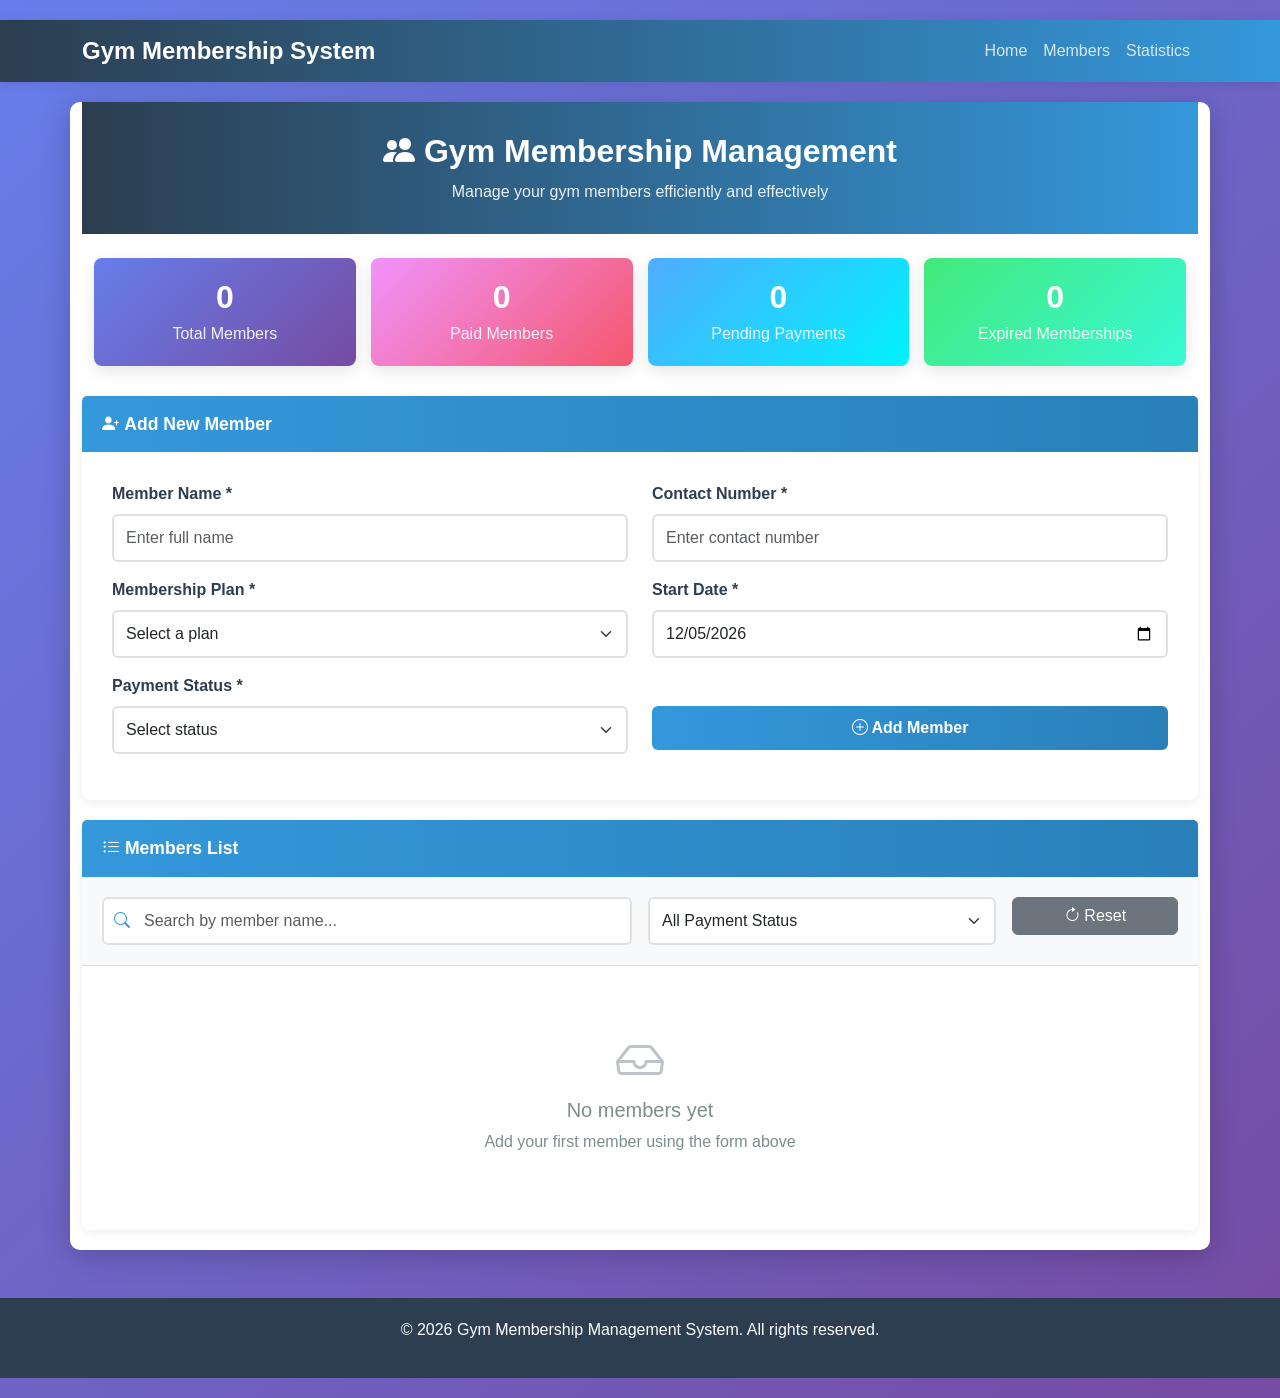
==== src/main/resources/static/index.html @ a66c0b80 "Initial commit - Gym Membership Management System" ====
<!DOCTYPE html>
<html lang="en">
<head>
    <meta charset="UTF-8">
    <meta name="viewport" content="width=device-width, initial-scale=1.0">
    <title>Gym Membership Management System</title>

    <!-- Bootstrap CSS -->
    <link href="https://cdn.jsdelivr.net/npm/bootstrap@5.3.0/dist/css/bootstrap.min.css" rel="stylesheet">
    <!-- Bootstrap Icons -->
    <link href="https://cdn.jsdelivr.net/npm/bootstrap-icons@1.11.0/font/bootstrap-icons.css" rel="stylesheet">

    <style>
        :root {
            --primary-color: #2c3e50;
            --secondary-color: #3498db;
            --success-color: #27ae60;
            --danger-color: #e74c3c;
            --warning-color: #f39c12;
            --light-bg: #ecf0f1;
        }

        * {
            margin: 0;
            padding: 0;
            box-sizing: border-box;
        }

        body {
            font-family: 'Segoe UI', Tahoma, Geneva, Verdana, sans-serif;
            background: linear-gradient(135deg, #667eea 0%, #764ba2 100%);
            min-height: 100vh;
            padding: 20px 0;
        }

        .navbar-custom {
            background: linear-gradient(90deg, var(--primary-color) 0%, var(--secondary-color) 100%);
            box-shadow: 0 2px 10px rgba(0, 0, 0, 0.1);
        }

        .navbar-custom .navbar-brand {
            font-weight: bold;
            font-size: 1.5rem;
            color: white !important;
        }

        .navbar-custom .nav-link {
            color: rgba(255, 255, 255, 0.8) !important;
            transition: color 0.3s ease;
        }

        .navbar-custom .nav-link:hover {
            color: white !important;
        }

        .container-custom {
            background: white;
            border-radius: 10px;
            box-shadow: 0 5px 30px rgba(0, 0, 0, 0.2);
            overflow: hidden;
        }

        .header-section {
            background: linear-gradient(90deg, var(--primary-color) 0%, var(--secondary-color) 100%);
            color: white;
            padding: 30px 20px;
            text-align: center;
        }

        .header-section h1 {
            margin: 0;
            font-size: 2rem;
            font-weight: bold;
        }

        .header-section p {
            margin: 10px 0 0 0;
            opacity: 0.9;
        }

        .card-custom {
            border: none;
            border-radius: 8px;
            box-shadow: 0 2px 10px rgba(0, 0, 0, 0.08);
            margin-bottom: 20px;
            transition: transform 0.3s ease, box-shadow 0.3s ease;
        }

        .card-custom:hover {
            transform: translateY(-5px);
            box-shadow: 0 5px 20px rgba(0, 0, 0, 0.15);
        }

        .card-header-custom {
            background: linear-gradient(90deg, var(--secondary-color) 0%, #2980b9 100%);
            color: white;
            border: none;
            padding: 15px 20px;
            font-weight: bold;
            font-size: 1.1rem;
        }

        .form-section {
            padding: 30px;
        }

        .form-label {
            font-weight: 600;
            color: var(--primary-color);
            margin-bottom: 8px;
        }

        .form-control, .form-select {
            border: 2px solid #e0e0e0;
            border-radius: 6px;
            padding: 10px 12px;
            transition: border-color 0.3s ease;
        }

        .form-control:focus, .form-select:focus {
            border-color: var(--secondary-color);
            box-shadow: 0 0 0 0.2rem rgba(52, 152, 219, 0.25);
        }

        .btn-custom {
            border-radius: 6px;
            font-weight: 600;
            padding: 10px 20px;
            transition: all 0.3s ease;
        }

        .btn-primary-custom {
            background: linear-gradient(90deg, var(--secondary-color) 0%, #2980b9 100%);
            border: none;
            color: white;
        }

        .btn-primary-custom:hover {
            background: linear-gradient(90deg, #2980b9 0%, #1f618d 100%);
            color: white;
            transform: translateY(-2px);
            box-shadow: 0 5px 15px rgba(52, 152, 219, 0.4);
        }

        .btn-success-custom {
            background: var(--success-color);
            border: none;
            color: white;
            padding: 5px 10px;
            font-size: 0.85rem;
        }

        .btn-success-custom:hover {
            background: #229954;
            color: white;
        }

        .btn-danger-custom {
            background: var(--danger-color);
            border: none;
            color: white;
            padding: 5px 10px;
            font-size: 0.85rem;
        }

        .btn-danger-custom:hover {
            background: #c0392b;
            color: white;
        }

        .filters-section {
            padding: 20px;
            background: #f8f9fa;
            border-bottom: 1px solid #e0e0e0;
        }

        .search-wrapper {
            position: relative;
        }

        .search-wrapper i {
            position: absolute;
            left: 12px;
            top: 50%;
            transform: translateY(-50%);
            color: var(--secondary-color);
        }

        .search-wrapper input {
            padding-left: 40px;
        }

        .table-responsive-custom {
            padding: 20px;
        }

        .table-custom {
            margin: 0;
        }

        .table-custom thead {
            background: linear-gradient(90deg, #f8f9fa 0%, #ecf0f1 100%);
            border-bottom: 2px solid var(--secondary-color);
        }

        .table-custom thead th {
            color: var(--primary-color);
            font-weight: 600;
            border: none;
            padding: 12px;
            vertical-align: middle;
        }

        .table-custom tbody tr {
            border-bottom: 1px solid #e0e0e0;
            transition: background-color 0.3s ease;
        }

        .table-custom tbody tr:hover {
            background-color: #f8f9fa;
        }

        .table-custom tbody td {
            padding: 12px;
            vertical-align: middle;
        }

        .badge-custom {
            padding: 6px 12px;
            border-radius: 20px;
            font-weight: 600;
            font-size: 0.85rem;
        }

        .badge-paid {
            background-color: #d4edda;
            color: #155724;
        }

        .badge-pending {
            background-color: #fff3cd;
            color: #856404;
        }

        .badge-expired {
            background-color: #f8d7da;
            color: #721c24;
            animation: blink 1.5s infinite;
        }

        @keyframes blink {
            0%, 49%, 100% {
                opacity: 1;
            }
            50%, 99% {
                opacity: 0.7;
            }
        }

        .row-expired {
            background-color: #ffe6e6 !important;
            border-left: 4px solid var(--danger-color);
        }

        .row-expired:hover {
            background-color: #ffd9d9 !important;
        }

        .stats-section {
            display: grid;
            grid-template-columns: repeat(auto-fit, minmax(200px, 1fr));
            gap: 15px;
            margin-bottom: 30px;
        }

        .stat-card {
            background: linear-gradient(135deg, #667eea 0%, #764ba2 100%);
            color: white;
            padding: 20px;
            border-radius: 8px;
            text-align: center;
            box-shadow: 0 5px 15px rgba(0, 0, 0, 0.1);
        }

        .stat-card h3 {
            margin: 0;
            font-size: 2rem;
            font-weight: bold;
        }

        .stat-card p {
            margin: 5px 0 0 0;
            opacity: 0.9;
        }

        .action-buttons {
            display: flex;
            gap: 5px;
            justify-content: center;
        }

        .empty-state {
            text-align: center;
            padding: 40px 20px;
            color: #7f8c8d;
        }

        .empty-state i {
            font-size: 3rem;
            color: #bdc3c7;
            margin-bottom: 10px;
        }

        .modal-header-custom {
            background: linear-gradient(90deg, var(--secondary-color) 0%, #2980b9 100%);
            color: white;
            border: none;
        }

        .alert-custom {
            border: none;
            border-radius: 6px;
            margin-bottom: 20px;
        }

        .toast-container {
            position: fixed;
            top: 20px;
            right: 20px;
            z-index: 9999;
        }

        .footer-section {
            background: var(--primary-color);
            color: white;
            text-align: center;
            padding: 20px;
            margin-top: 30px;
        }

        @media (max-width: 768px) {
            .header-section h1 {
                font-size: 1.5rem;
            }

            .stats-section {
                grid-template-columns: 1fr;
            }

            .action-buttons {
                flex-direction: column;
            }

            .btn-success-custom, .btn-danger-custom {
                width: 100%;
            }

            .table-responsive-custom {
                overflow-x: auto;
            }
        }

        .status-active {
            color: var(--success-color);
            font-weight: bold;
        }

        .status-expired {
            color: var(--danger-color);
            font-weight: bold;
        }

        .member-name {
            font-weight: 600;
            color: var(--primary-color);
        }
    </style>
</head>
<body>
    <!-- Navigation Bar -->
    <nav class="navbar navbar-expand-lg navbar-dark navbar-custom sticky-top">
        <div class="container">
            <a class="navbar-brand" href="#">
                <i class="bi bi-dumbbell"></i> Gym Membership System
            </a>
            <button class="navbar-toggler" type="button" data-bs-toggle="collapse" data-bs-target="#navbarNav">
                <span class="navbar-toggler-icon"></span>
            </button>
            <div class="collapse navbar-collapse" id="navbarNav">
                <ul class="navbar-nav ms-auto">
                    <li class="nav-item">
                        <a class="nav-link active" href="#home">Home</a>
                    </li>
                    <li class="nav-item">
                        <a class="nav-link" href="#members">Members</a>
                    </li>
                    <li class="nav-item">
                        <a class="nav-link" href="#statistics">Statistics</a>
                    </li>
                </ul>
            </div>
        </div>
    </nav>

    <!-- Main Container -->
    <div class="container container-custom mt-4 mb-5" style="margin-top: 20px !important;">
        <!-- Header Section -->
        <div class="header-section">
            <h1><i class="bi bi-people-fill"></i> Gym Membership Management</h1>
            <p>Manage your gym members efficiently and effectively</p>
        </div>

        <!-- Statistics Section -->
        <div class="container mt-4" id="statistics">
            <div class="stats-section" id="statsContainer">
                <div class="stat-card">
                    <h3 id="totalMembers">0</h3>
                    <p>Total Members</p>
                </div>
                <div class="stat-card" style="background: linear-gradient(135deg, #f093fb 0%, #f5576c 100%);">
                    <h3 id="paidMembers">0</h3>
                    <p>Paid Members</p>
                </div>
                <div class="stat-card" style="background: linear-gradient(135deg, #4facfe 0%, #00f2fe 100%);">
                    <h3 id="pendingMembers">0</h3>
                    <p>Pending Payments</p>
                </div>
                <div class="stat-card" style="background: linear-gradient(135deg, #43e97b 0%, #38f9d7 100%);">
                    <h3 id="expiredMembers">0</h3>
                    <p>Expired Memberships</p>
                </div>
            </div>
        </div>

        <!-- Add Member Section -->
        <div class="card card-custom" id="addMemberCard">
            <div class="card-header card-header-custom">
                <i class="bi bi-person-plus-fill"></i> Add New Member
            </div>
            <div class="form-section">
                <form id="addMemberForm" onsubmit="handleAddMember(event)">
                    <div class="row">
                        <div class="col-md-6 mb-3">
                            <label for="memberName" class="form-label">Member Name *</label>
                            <input type="text" class="form-control" id="memberName" placeholder="Enter full name" required>
                        </div>
                        <div class="col-md-6 mb-3">
                            <label for="contactNumber" class="form-label">Contact Number *</label>
                            <input type="tel" class="form-control" id="contactNumber" placeholder="Enter contact number" required>
                        </div>
                    </div>

                    <div class="row">
                        <div class="col-md-6 mb-3">
                            <label for="membershipPlan" class="form-label">Membership Plan *</label>
                            <select class="form-select" id="membershipPlan" required>
                                <option value="">Select a plan</option>
                                <option value="Monthly">Monthly (1 month)</option>
                                <option value="Quarterly">Quarterly (3 months)</option>
                                <option value="Yearly">Yearly (12 months)</option>
                            </select>
                        </div>
                        <div class="col-md-6 mb-3">
                            <label for="startDate" class="form-label">Start Date *</label>
                            <input type="date" class="form-control" id="startDate" required>
                        </div>
                    </div>

                    <div class="row">
                        <div class="col-md-6 mb-3">
                            <label for="paymentStatus" class="form-label">Payment Status *</label>
                            <select class="form-select" id="paymentStatus" required>
                                <option value="">Select status</option>
                                <option value="Paid">Paid</option>
                                <option value="Pending">Pending</option>
                            </select>
                        </div>
                        <div class="col-md-6 mb-3">
                            <label class="form-label">&nbsp;</label>
                            <button type="submit" class="btn btn-primary-custom btn-custom w-100">
                                <i class="bi bi-plus-circle"></i> Add Member
                            </button>
                        </div>
                    </div>
                </form>
            </div>
        </div>

        <!-- Members List Section -->
        <div class="card card-custom" id="membersListCard">
            <div class="card-header card-header-custom">
                <i class="bi bi-list-ul"></i> Members List
            </div>

            <!-- Filters Section -->
            <div class="filters-section">
                <div class="row g-3">
                    <div class="col-md-6">
                        <div class="search-wrapper">
                            <i class="bi bi-search"></i>
                            <input type="text" class="form-control" id="searchInput"
                                   placeholder="Search by member name...">
                        </div>
                    </div>
                    <div class="col-md-4">
                        <select class="form-select" id="statusFilter">
                            <option value="">All Payment Status</option>
                            <option value="Paid">Paid</option>
                            <option value="Pending">Pending</option>
                        </select>
                    </div>
                    <div class="col-md-2">
                        <button class="btn btn-secondary w-100" onclick="resetFilters()">
                            <i class="bi bi-arrow-clockwise"></i> Reset
                        </button>
                    </div>
                </div>
            </div>

            <!-- Table Section -->
            <div class="table-responsive-custom">
                <div id="emptyState" class="empty-state">
                    <i class="bi bi-inbox"></i>
                    <h5>No members yet</h5>
                    <p>Add your first member using the form above</p>
                </div>

                <table class="table table-custom" id="membersTable" style="display: none;">
                    <thead>
                        <tr>
                            <th>#</th>
                            <th>Name</th>
                            <th>Contact</th>
                            <th>Plan</th>
                            <th>Start Date</th>
                            <th>End Date</th>
                            <th>Status</th>
                            <th>Payment</th>
                            <th>Actions</th>
                        </tr>
                    </thead>
                    <tbody id="membersTableBody">
                    </tbody>
                </table>
            </div>
        </div>
    </div>

    <!-- Edit Member Modal -->
    <div class="modal fade" id="editMemberModal" tabindex="-1">
        <div class="modal-dialog">
            <div class="modal-content">
                <div class="modal-header modal-header-custom">
                    <h5 class="modal-title"><i class="bi bi-pencil-square"></i> Edit Member</h5>
                    <button type="button" class="btn-close btn-close-white" data-bs-dismiss="modal"></button>
                </div>
                <div class="modal-body">
                    <form id="editMemberForm" onsubmit="handleEditMember(event)">
                        <input type="hidden" id="editMemberId">
                        <div class="mb-3">
                            <label for="editMemberName" class="form-label">Name</label>
                            <input type="text" class="form-control" id="editMemberName" required>
                        </div>
                        <div class="mb-3">
                            <label for="editContactNumber" class="form-label">Contact Number</label>
                            <input type="tel" class="form-control" id="editContactNumber" required>
                        </div>
                        <div class="mb-3">
                            <label for="editMembershipPlan" class="form-label">Membership Plan</label>
                            <select class="form-select" id="editMembershipPlan" required>
                                <option value="Monthly">Monthly</option>
                                <option value="Quarterly">Quarterly</option>
                                <option value="Yearly">Yearly</option>
                            </select>
                        </div>
                        <div class="mb-3">
                            <label for="editPaymentStatus" class="form-label">Payment Status</label>
                            <select class="form-select" id="editPaymentStatus" required>
                                <option value="Paid">Paid</option>
                                <option value="Pending">Pending</option>
                            </select>
                        </div>
                    </form>
                </div>
                <div class="modal-footer">
                    <button type="button" class="btn btn-secondary" data-bs-dismiss="modal">Cancel</button>
                    <button type="submit" class="btn btn-primary-custom" form="editMemberForm">Save Changes</button>
                </div>
            </div>
        </div>
    </div>

    <!-- Footer -->
    <div class="footer-section">
        <p>&copy; 2026 Gym Membership Management System. All rights reserved.</p>
    </div>

    <!-- Bootstrap JS -->
    <script src="https://cdn.jsdelivr.net/npm/bootstrap@5.3.0/dist/js/bootstrap.bundle.min.js"></script>

    <script>
        // Sample data for demonstration
        let members = [];
        let memberCounter = 1;

        // Set today's date as default start date
        document.getElementById('startDate').valueAsDate = new Date();

        // Helper Functions
        function calculateEndDate(startDate, plan) {
            const start = new Date(startDate);
            const monthsToAdd = {
                'Monthly': 1,
                'Quarterly': 3,
                'Yearly': 12
            };
            const end = new Date(start);
            end.setMonth(end.getMonth() + monthsToAdd[plan]);
            return end.toISOString().split('T')[0];
        }

        function isExpired(endDate) {
            return new Date(endDate) < new Date();
        }

        function formatDate(dateString) {
            const options = { year: 'numeric', month: 'short', day: 'numeric' };
            return new Date(dateString).toLocaleDateString('en-US', options);
        }

        // Add Member Handler
        function handleAddMember(event) {
            event.preventDefault();

            const member = {
                id: memberCounter++,
                name: document.getElementById('memberName').value,
                contactNumber: document.getElementById('contactNumber').value,
                membershipPlan: document.getElementById('membershipPlan').value,
                startDate: document.getElementById('startDate').value,
                paymentStatus: document.getElementById('paymentStatus').value
            };

            member.endDate = calculateEndDate(member.startDate, member.membershipPlan);

            members.push(member);
            document.getElementById('addMemberForm').reset();
            document.getElementById('startDate').valueAsDate = new Date();

            showNotification('Member added successfully!', 'success');
            renderMembers();
            updateStatistics();
        }

        // Render Members Table
        function renderMembers() {
            const tbody = document.getElementById('membersTableBody');
            const table = document.getElementById('membersTable');
            const emptyState = document.getElementById('emptyState');

            tbody.innerHTML = '';

            if (members.length === 0) {
                table.style.display = 'none';
                emptyState.style.display = 'block';
                return;
            }

            table.style.display = 'table';
            emptyState.style.display = 'none';

            members.forEach((member, index) => {
                const expired = isExpired(member.endDate);
                const row = document.createElement('tr');
                row.className = expired ? 'row-expired' : '';

                row.innerHTML = `
                    <td>${index + 1}</td>
                    <td><span class="member-name">${member.name}</span></td>
                    <td>${member.contactNumber}</td>
                    <td>${member.membershipPlan}</td>
                    <td>${formatDate(member.startDate)}</td>
                    <td>${formatDate(member.endDate)}</td>
                    <td>
                        <span class="${expired ? 'status-expired' : 'status-active'}">
                            ${expired ? '❌ Expired' : '✓ Active'}
                        </span>
                    </td>
                    <td>
                        <span class="badge-custom ${member.paymentStatus === 'Paid' ? 'badge-paid' : 'badge-pending'}">
                            ${member.paymentStatus}
                        </span>
                    </td>
                    <td>
                        <div class="action-buttons">
                            <button class="btn btn-sm btn-success-custom" onclick="openEditModal(${member.id})">
                                <i class="bi bi-pencil"></i> Edit
                            </button>
                            <button class="btn btn-sm btn-danger-custom" onclick="deleteMember(${member.id})">
                                <i class="bi bi-trash"></i> Delete
                            </button>
                        </div>
                    </td>
                `;

                tbody.appendChild(row);
            });
        }

        // Edit Member
        function openEditModal(memberId) {
            const member = members.find(m => m.id === memberId);
            if (member) {
                document.getElementById('editMemberId').value = member.id;
                document.getElementById('editMemberName').value = member.name;
                document.getElementById('editContactNumber').value = member.contactNumber;
                document.getElementById('editMembershipPlan').value = member.membershipPlan;
                document.getElementById('editPaymentStatus').value = member.paymentStatus;

                const modal = new bootstrap.Modal(document.getElementById('editMemberModal'));
                modal.show();
            }
        }

        function handleEditMember(event) {
            event.preventDefault();

            const memberId = parseInt(document.getElementById('editMemberId').value);
            const member = members.find(m => m.id === memberId);

            if (member) {
                member.name = document.getElementById('editMemberName').value;
                member.contactNumber = document.getElementById('editContactNumber').value;
                member.membershipPlan = document.getElementById('editMembershipPlan').value;
                member.paymentStatus = document.getElementById('editPaymentStatus').value;

                showNotification('Member updated successfully!', 'success');
                renderMembers();
                updateStatistics();

                bootstrap.Modal.getInstance(document.getElementById('editMemberModal')).hide();
            }
        }

        // Delete Member
        function deleteMember(memberId) {
            if (confirm('Are you sure you want to delete this member?')) {
                members = members.filter(m => m.id !== memberId);
                showNotification('Member deleted successfully!', 'info');
                renderMembers();
                updateStatistics();
            }
        }

        // Search and Filter
        function applyFilters() {
            const searchTerm = document.getElementById('searchInput').value.toLowerCase();
            const statusFilter = document.getElementById('statusFilter').value;

            const filtered = members.filter(member => {
                const matchesSearch = member.name.toLowerCase().includes(searchTerm);
                const matchesStatus = !statusFilter || member.paymentStatus === statusFilter;
                return matchesSearch && matchesStatus;
            });

            renderFilteredMembers(filtered);
        }

        function renderFilteredMembers(filteredMembers) {
            const tbody = document.getElementById('membersTableBody');
            const table = document.getElementById('membersTable');
            const emptyState = document.getElementById('emptyState');

            tbody.innerHTML = '';

            if (filteredMembers.length === 0) {
                table.style.display = 'none';
                emptyState.style.display = 'block';
                emptyState.innerHTML = '<i class="bi bi-search"></i><h5>No members found</h5><p>Try adjusting your filters</p>';
                return;
            }

            table.style.display = 'table';
            emptyState.style.display = 'none';

            filteredMembers.forEach((member, index) => {
                const expired = isExpired(member.endDate);
                const row = document.createElement('tr');
                row.className = expired ? 'row-expired' : '';

                row.innerHTML = `
                    <td>${members.indexOf(member) + 1}</td>
                    <td><span class="member-name">${member.name}</span></td>
                    <td>${member.contactNumber}</td>
                    <td>${member.membershipPlan}</td>
                    <td>${formatDate(member.startDate)}</td>
                    <td>${formatDate(member.endDate)}</td>
                    <td>
                        <span class="${expired ? 'status-expired' : 'status-active'}">
                            ${expired ? '❌ Expired' : '✓ Active'}
                        </span>
                    </td>
                    <td>
                        <span class="badge-custom ${member.paymentStatus === 'Paid' ? 'badge-paid' : 'badge-pending'}">
                            ${member.paymentStatus}
                        </span>
                    </td>
                    <td>
                        <div class="action-buttons">
                            <button class="btn btn-sm btn-success-custom" onclick="openEditModal(${member.id})">
                                <i class="bi bi-pencil"></i> Edit
                            </button>
                            <button class="btn btn-sm btn-danger-custom" onclick="deleteMember(${member.id})">
                                <i class="bi bi-trash"></i> Delete
                            </button>
                        </div>
                    </td>
                `;

                tbody.appendChild(row);
            });
        }

        function resetFilters() {
            document.getElementById('searchInput').value = '';
            document.getElementById('statusFilter').value = '';
            renderMembers();
        }

        // Update Statistics
        function updateStatistics() {
            const total = members.length;
            const paid = members.filter(m => m.paymentStatus === 'Paid').length;
            const pending = members.filter(m => m.paymentStatus === 'Pending').length;
            const expired = members.filter(m => isExpired(m.endDate)).length;

            document.getElementById('totalMembers').textContent = total;
            document.getElementById('paidMembers').textContent = paid;
            document.getElementById('pendingMembers').textContent = pending;
            document.getElementById('expiredMembers').textContent = expired;
        }

        // Show Notification
        function showNotification(message, type = 'info') {
            const alertClass = {
                'success': 'alert-success',
                'danger': 'alert-danger',
                'warning': 'alert-warning',
                'info': 'alert-info'
            }[type] || 'alert-info';

            const alert = document.createElement('div');
            alert.className = `alert alert-custom ${alertClass}`;
            alert.innerHTML = message;
            alert.style.animation = 'slideIn 0.3s ease-in-out';

            const container = document.querySelector('.container-custom');
            container.insertBefore(alert, container.firstChild);

            setTimeout(() => {
                alert.remove();
            }, 3000);
        }

        // Add CSS animation for alerts
        const style = document.createElement('style');
        style.innerHTML = `
            @keyframes slideIn {
                from {
                    transform: translateY(-100%);
                    opacity: 0;
                }
                to {
                    transform: translateY(0);
                    opacity: 1;
                }
            }
        `;
        document.head.appendChild(style);

        // Event Listeners
        document.getElementById('searchInput').addEventListener('keyup', applyFilters);
        document.getElementById('statusFilter').addEventListener('change', applyFilters);

        // Initialize
        updateStatistics();
    </script>
</body>
</html>
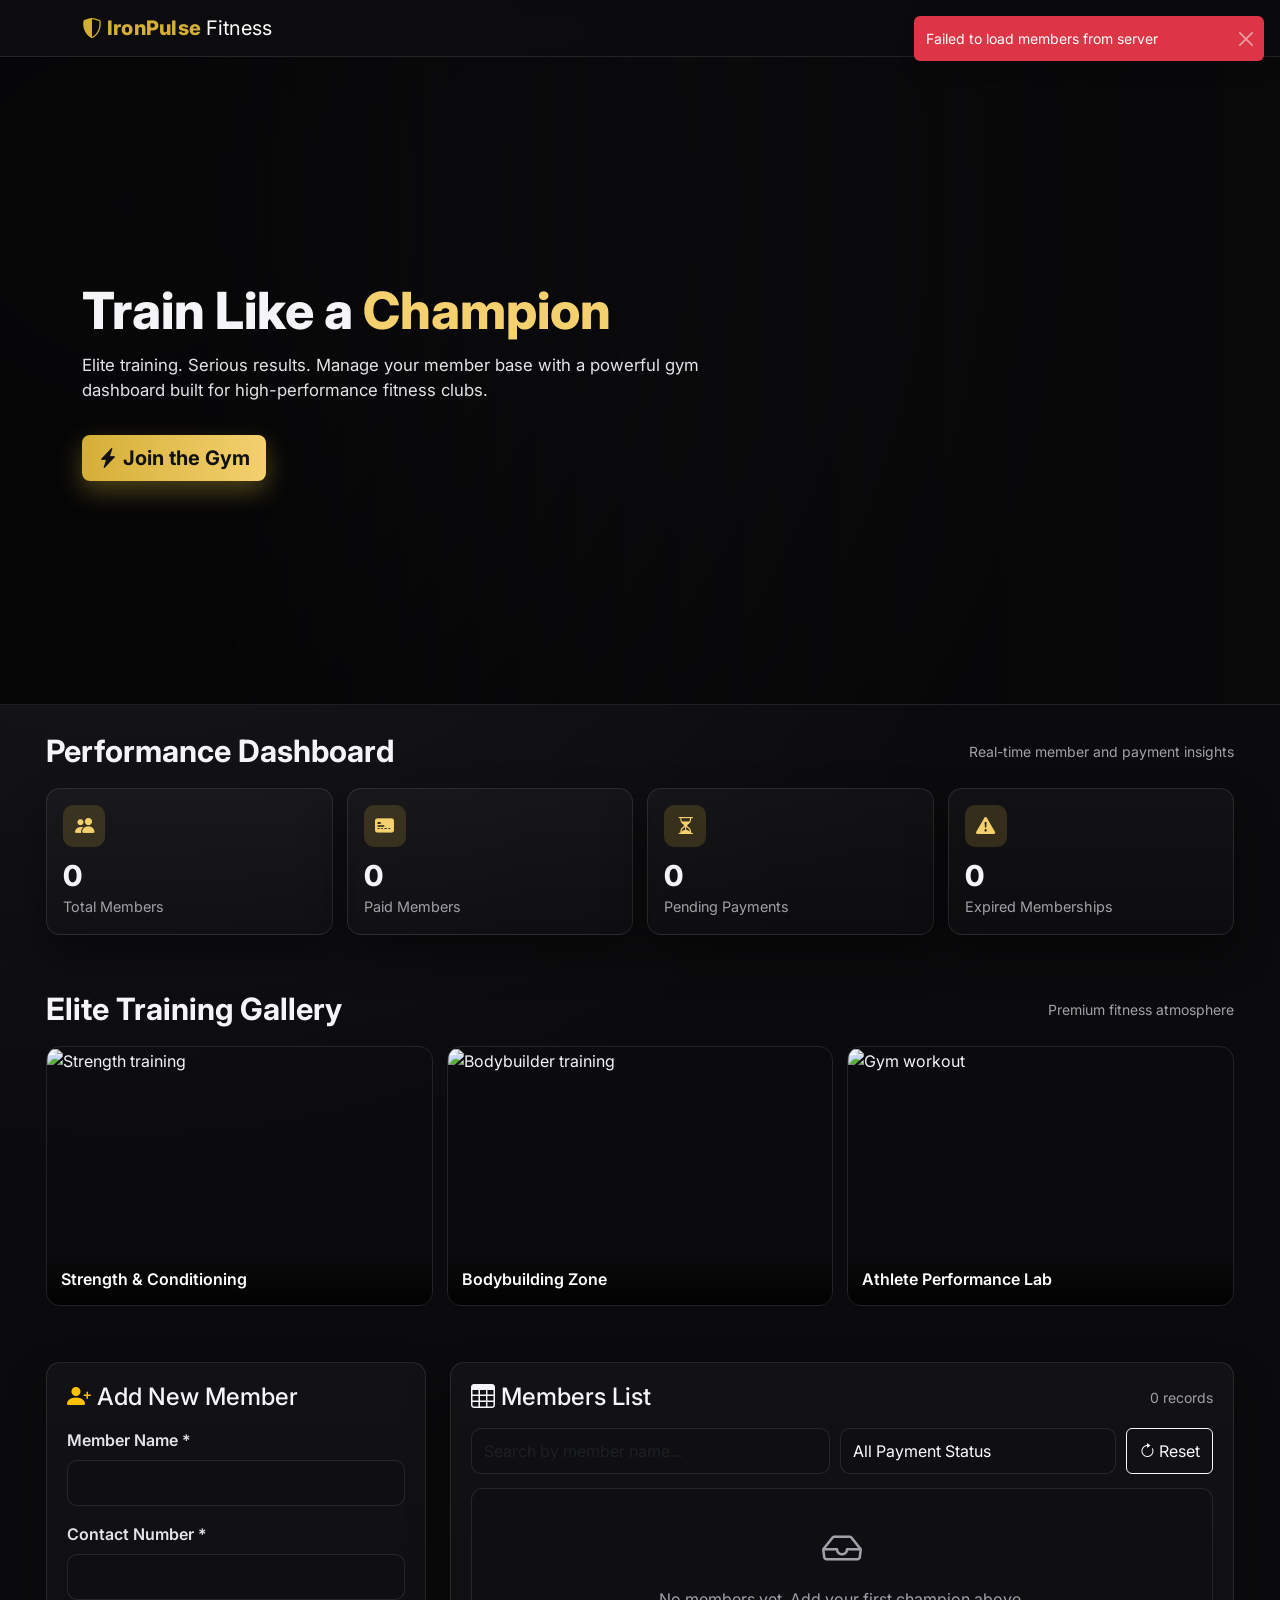
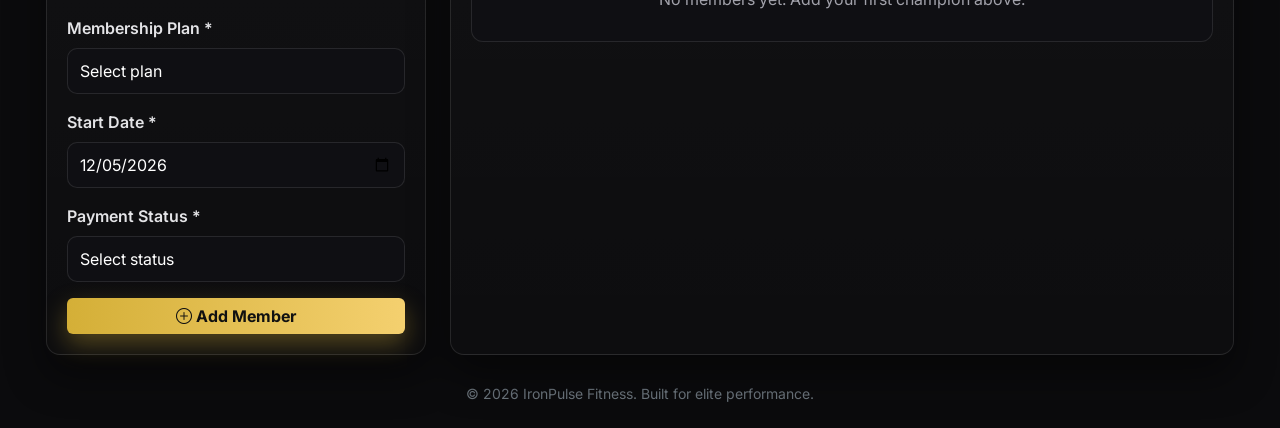
==== commit 0a1a6591: "Fixed Spring Boot DB integration and improved frontend UI" ====
--- a/src/main/resources/static/index.html
+++ b/src/main/resources/static/index.html
@@ -3,530 +3,431 @@
 <head>
     <meta charset="UTF-8">
     <meta name="viewport" content="width=device-width, initial-scale=1.0">
-    <title>Gym Membership Management System</title>
-
-    <!-- Bootstrap CSS -->
+    <title>IronPulse Fitness | Gym Membership Management</title>
+
     <link href="https://cdn.jsdelivr.net/npm/bootstrap@5.3.0/dist/css/bootstrap.min.css" rel="stylesheet">
-    <!-- Bootstrap Icons -->
     <link href="https://cdn.jsdelivr.net/npm/bootstrap-icons@1.11.0/font/bootstrap-icons.css" rel="stylesheet">
+    <link href="https://fonts.googleapis.com/css2?family=Inter:wght@400;500;600;700;800&display=swap" rel="stylesheet">
 
     <style>
         :root {
-            --primary-color: #2c3e50;
-            --secondary-color: #3498db;
-            --success-color: #27ae60;
-            --danger-color: #e74c3c;
-            --warning-color: #f39c12;
-            --light-bg: #ecf0f1;
-        }
-
-        * {
+            --bg: #0b0b0d;
+            --card: #131317;
+            --card-2: #1a1a20;
+            --text: #f5f5f7;
+            --muted: #a1a1aa;
+            --gold: #d4af37;
+            --gold-2: #f4d06f;
+            --danger: #ef4444;
+            --success: #22c55e;
+            --pending: #f59e0b;
+            --border: rgba(255, 255, 255, 0.1);
+            --shadow: 0 20px 40px rgba(0, 0, 0, 0.45);
+        }
+
+        * { box-sizing: border-box; }
+
+        body {
             margin: 0;
-            padding: 0;
-            box-sizing: border-box;
-        }
-
-        body {
-            font-family: 'Segoe UI', Tahoma, Geneva, Verdana, sans-serif;
-            background: linear-gradient(135deg, #667eea 0%, #764ba2 100%);
-            min-height: 100vh;
-            padding: 20px 0;
-        }
-
-        .navbar-custom {
-            background: linear-gradient(90deg, var(--primary-color) 0%, var(--secondary-color) 100%);
-            box-shadow: 0 2px 10px rgba(0, 0, 0, 0.1);
-        }
-
-        .navbar-custom .navbar-brand {
-            font-weight: bold;
-            font-size: 1.5rem;
-            color: white !important;
-        }
-
-        .navbar-custom .nav-link {
-            color: rgba(255, 255, 255, 0.8) !important;
-            transition: color 0.3s ease;
-        }
-
-        .navbar-custom .nav-link:hover {
-            color: white !important;
-        }
-
-        .container-custom {
-            background: white;
+            font-family: Inter, "Segoe UI", Tahoma, Geneva, Verdana, sans-serif;
+            background: radial-gradient(circle at 10% 10%, #1c1c22 0%, var(--bg) 45%);
+            color: var(--text);
+        }
+
+        .navbar-premium {
+            background: rgba(11, 11, 13, 0.85);
+            backdrop-filter: blur(8px);
+            border-bottom: 1px solid var(--border);
+        }
+
+        .brand-mark {
+            color: var(--gold);
+            font-weight: 800;
+            letter-spacing: 0.3px;
+        }
+
+        .nav-link { color: #d4d4d8 !important; }
+        .nav-link:hover { color: var(--gold-2) !important; }
+
+        .hero {
+            min-height: 72vh;
+            display: grid;
+            align-items: center;
+            background:
+                linear-gradient(90deg, rgba(0, 0, 0, 0.75) 15%, rgba(0, 0, 0, 0.45) 55%, rgba(0, 0, 0, 0.2) 100%),
+                url('https://images.unsplash.com/photo-1534438327276-14e5300c3a48?auto=format&fit=crop&w=1900&q=80') center/cover no-repeat;
+            border-bottom: 1px solid var(--border);
+        }
+
+        .hero h1 {
+            font-size: clamp(2rem, 4vw, 3.5rem);
+            font-weight: 800;
+            margin-bottom: 0.75rem;
+        }
+
+        .hero .gold { color: var(--gold-2); }
+
+        .hero p {
+            max-width: 620px;
+            color: #e4e4e7;
+            font-size: 1.05rem;
+        }
+
+        .btn-gold {
+            background: linear-gradient(90deg, var(--gold), var(--gold-2));
+            color: #111;
+            border: 0;
+            font-weight: 700;
+            box-shadow: 0 10px 25px rgba(212, 175, 55, 0.35);
+        }
+
+        .btn-gold:hover {
+            transform: translateY(-2px);
+            color: #000;
+        }
+
+        .section-wrap {
+            max-width: 1220px;
+            margin: 0 auto;
+            padding: 28px 16px;
+            animation: fadeUp 0.6s ease both;
+        }
+
+        .headline {
+            display: flex;
+            align-items: center;
+            justify-content: space-between;
+            gap: 12px;
+            margin-bottom: 18px;
+        }
+
+        .headline h2 {
+            font-size: clamp(1.25rem, 2.4vw, 2rem);
+            margin: 0;
+            font-weight: 700;
+        }
+
+        .headline small { color: var(--muted); }
+
+        .glass-card {
+            background: linear-gradient(180deg, rgba(255, 255, 255, 0.03), rgba(255, 255, 255, 0.01));
+            border: 1px solid var(--border);
+            border-radius: 14px;
+            box-shadow: var(--shadow);
+        }
+
+        .stat-grid {
+            display: grid;
+            grid-template-columns: repeat(4, minmax(180px, 1fr));
+            gap: 14px;
+        }
+
+        .stat-card {
+            padding: 16px;
+            position: relative;
+            overflow: hidden;
+            transition: transform 0.25s ease, box-shadow 0.25s ease;
+        }
+
+        .stat-card:hover {
+            transform: translateY(-4px);
+            box-shadow: 0 24px 45px rgba(0, 0, 0, 0.5);
+        }
+
+        .stat-icon {
+            width: 42px;
+            height: 42px;
+            display: inline-grid;
+            place-items: center;
             border-radius: 10px;
-            box-shadow: 0 5px 30px rgba(0, 0, 0, 0.2);
+            background: rgba(212, 175, 55, 0.18);
+            color: var(--gold-2);
+            font-size: 1.2rem;
+        }
+
+        .stat-card h3 {
+            margin: 12px 0 3px;
+            font-weight: 800;
+            font-size: 1.8rem;
+        }
+
+        .stat-card p {
+            margin: 0;
+            color: var(--muted);
+            font-size: 0.9rem;
+        }
+
+        .gallery-grid {
+            display: grid;
+            grid-template-columns: repeat(3, 1fr);
+            gap: 14px;
+        }
+
+        .gallery-card {
+            position: relative;
+            border-radius: 14px;
             overflow: hidden;
-        }
-
-        .header-section {
-            background: linear-gradient(90deg, var(--primary-color) 0%, var(--secondary-color) 100%);
-            color: white;
-            padding: 30px 20px;
-            text-align: center;
-        }
-
-        .header-section h1 {
+            min-height: 260px;
+            border: 1px solid var(--border);
+        }
+
+        .gallery-card img {
+            width: 100%;
+            height: 100%;
+            object-fit: cover;
+            transition: transform 0.45s ease;
+        }
+
+        .gallery-card:hover img { transform: scale(1.08); }
+
+        .gallery-overlay {
+            position: absolute;
+            inset: auto 0 0 0;
+            padding: 14px;
+            background: linear-gradient(180deg, transparent, rgba(0, 0, 0, 0.78));
+            color: #fff;
+            font-weight: 600;
+        }
+
+        .form-panel, .table-panel {
+            padding: 20px;
+        }
+
+        .form-control, .form-select {
+            background: #0f0f13;
+            color: #fff;
+            border: 1px solid var(--border);
+            border-radius: 10px;
+            padding: 10px 12px;
+        }
+
+        .form-control:focus, .form-select:focus {
+            border-color: var(--gold);
+            box-shadow: 0 0 0 0.2rem rgba(212, 175, 55, 0.2);
+            background: #121218;
+            color: #fff;
+        }
+
+        .form-label { color: #e4e4e7; font-weight: 600; }
+
+        .btn-outline-light:hover { color: #111; }
+
+        .toolbar {
+            display: grid;
+            grid-template-columns: 1.3fr 1fr auto;
+            gap: 10px;
+            margin-bottom: 14px;
+        }
+
+        .table-shell {
+            overflow-x: auto;
+            border-radius: 12px;
+            border: 1px solid var(--border);
+            background: #0f0f13;
+        }
+
+        .table-modern {
             margin: 0;
-            font-size: 2rem;
-            font-weight: bold;
-        }
-
-        .header-section p {
-            margin: 10px 0 0 0;
-            opacity: 0.9;
-        }
-
-        .card-custom {
-            border: none;
-            border-radius: 8px;
-            box-shadow: 0 2px 10px rgba(0, 0, 0, 0.08);
-            margin-bottom: 20px;
-            transition: transform 0.3s ease, box-shadow 0.3s ease;
-        }
-
-        .card-custom:hover {
-            transform: translateY(-5px);
-            box-shadow: 0 5px 20px rgba(0, 0, 0, 0.15);
-        }
-
-        .card-header-custom {
-            background: linear-gradient(90deg, var(--secondary-color) 0%, #2980b9 100%);
-            color: white;
-            border: none;
-            padding: 15px 20px;
-            font-weight: bold;
-            font-size: 1.1rem;
-        }
-
-        .form-section {
-            padding: 30px;
-        }
-
-        .form-label {
-            font-weight: 600;
-            color: var(--primary-color);
-            margin-bottom: 8px;
-        }
-
-        .form-control, .form-select {
-            border: 2px solid #e0e0e0;
-            border-radius: 6px;
-            padding: 10px 12px;
-            transition: border-color 0.3s ease;
-        }
-
-        .form-control:focus, .form-select:focus {
-            border-color: var(--secondary-color);
-            box-shadow: 0 0 0 0.2rem rgba(52, 152, 219, 0.25);
-        }
-
-        .btn-custom {
-            border-radius: 6px;
-            font-weight: 600;
-            padding: 10px 20px;
-            transition: all 0.3s ease;
-        }
-
-        .btn-primary-custom {
-            background: linear-gradient(90deg, var(--secondary-color) 0%, #2980b9 100%);
-            border: none;
-            color: white;
-        }
-
-        .btn-primary-custom:hover {
-            background: linear-gradient(90deg, #2980b9 0%, #1f618d 100%);
-            color: white;
-            transform: translateY(-2px);
-            box-shadow: 0 5px 15px rgba(52, 152, 219, 0.4);
-        }
-
-        .btn-success-custom {
-            background: var(--success-color);
-            border: none;
-            color: white;
-            padding: 5px 10px;
-            font-size: 0.85rem;
-        }
-
-        .btn-success-custom:hover {
-            background: #229954;
-            color: white;
-        }
-
-        .btn-danger-custom {
-            background: var(--danger-color);
-            border: none;
-            color: white;
-            padding: 5px 10px;
-            font-size: 0.85rem;
-        }
-
-        .btn-danger-custom:hover {
-            background: #c0392b;
-            color: white;
-        }
-
-        .filters-section {
-            padding: 20px;
-            background: #f8f9fa;
-            border-bottom: 1px solid #e0e0e0;
-        }
-
-        .search-wrapper {
-            position: relative;
-        }
-
-        .search-wrapper i {
-            position: absolute;
-            left: 12px;
-            top: 50%;
-            transform: translateY(-50%);
-            color: var(--secondary-color);
-        }
-
-        .search-wrapper input {
-            padding-left: 40px;
-        }
-
-        .table-responsive-custom {
-            padding: 20px;
-        }
-
-        .table-custom {
-            margin: 0;
-        }
-
-        .table-custom thead {
-            background: linear-gradient(90deg, #f8f9fa 0%, #ecf0f1 100%);
-            border-bottom: 2px solid var(--secondary-color);
-        }
-
-        .table-custom thead th {
-            color: var(--primary-color);
-            font-weight: 600;
-            border: none;
+            color: #f4f4f5;
+        }
+
+        .table-modern thead th {
+            background: #16161d;
+            color: var(--gold-2);
+            border-bottom: 1px solid var(--border);
+            padding: 14px 12px;
+            font-weight: 700;
+            white-space: nowrap;
+        }
+
+        .table-modern tbody td {
+            border-bottom: 1px solid rgba(255, 255, 255, 0.06);
             padding: 12px;
             vertical-align: middle;
         }
 
-        .table-custom tbody tr {
-            border-bottom: 1px solid #e0e0e0;
-            transition: background-color 0.3s ease;
-        }
-
-        .table-custom tbody tr:hover {
-            background-color: #f8f9fa;
-        }
-
-        .table-custom tbody td {
-            padding: 12px;
-            vertical-align: middle;
-        }
-
-        .badge-custom {
-            padding: 6px 12px;
-            border-radius: 20px;
-            font-weight: 600;
-            font-size: 0.85rem;
-        }
-
-        .badge-paid {
-            background-color: #d4edda;
-            color: #155724;
-        }
-
-        .badge-pending {
-            background-color: #fff3cd;
-            color: #856404;
-        }
-
-        .badge-expired {
-            background-color: #f8d7da;
-            color: #721c24;
-            animation: blink 1.5s infinite;
-        }
-
-        @keyframes blink {
-            0%, 49%, 100% {
-                opacity: 1;
-            }
-            50%, 99% {
-                opacity: 0.7;
-            }
-        }
-
-        .row-expired {
-            background-color: #ffe6e6 !important;
-            border-left: 4px solid var(--danger-color);
-        }
-
-        .row-expired:hover {
-            background-color: #ffd9d9 !important;
-        }
-
-        .stats-section {
-            display: grid;
-            grid-template-columns: repeat(auto-fit, minmax(200px, 1fr));
-            gap: 15px;
-            margin-bottom: 30px;
-        }
-
-        .stat-card {
-            background: linear-gradient(135deg, #667eea 0%, #764ba2 100%);
-            color: white;
-            padding: 20px;
-            border-radius: 8px;
-            text-align: center;
-            box-shadow: 0 5px 15px rgba(0, 0, 0, 0.1);
-        }
-
-        .stat-card h3 {
-            margin: 0;
-            font-size: 2rem;
-            font-weight: bold;
-        }
-
-        .stat-card p {
-            margin: 5px 0 0 0;
-            opacity: 0.9;
-        }
-
-        .action-buttons {
-            display: flex;
-            gap: 5px;
-            justify-content: center;
-        }
+        .table-modern tbody tr:hover {
+            background: rgba(212, 175, 55, 0.08);
+        }
+
+        .member-name { font-weight: 600; }
+
+        .badge-pill {
+            border-radius: 999px;
+            font-size: 0.78rem;
+            padding: 6px 10px;
+            font-weight: 700;
+        }
+
+        .badge-paid { background: rgba(34, 197, 94, 0.2); color: #86efac; }
+        .badge-pending { background: rgba(245, 158, 11, 0.22); color: #fcd34d; }
+        .badge-expired { background: rgba(239, 68, 68, 0.2); color: #fca5a5; }
+        .badge-active { background: rgba(59, 130, 246, 0.2); color: #93c5fd; }
+
+        .row-expired { background: rgba(239, 68, 68, 0.08) !important; }
 
         .empty-state {
             text-align: center;
-            padding: 40px 20px;
-            color: #7f8c8d;
-        }
-
-        .empty-state i {
-            font-size: 3rem;
-            color: #bdc3c7;
-            margin-bottom: 10px;
-        }
-
-        .modal-header-custom {
-            background: linear-gradient(90deg, var(--secondary-color) 0%, #2980b9 100%);
-            color: white;
-            border: none;
-        }
-
-        .alert-custom {
-            border: none;
-            border-radius: 6px;
-            margin-bottom: 20px;
-        }
-
-        .toast-container {
-            position: fixed;
-            top: 20px;
-            right: 20px;
-            z-index: 9999;
-        }
-
-        .footer-section {
-            background: var(--primary-color);
-            color: white;
-            text-align: center;
-            padding: 20px;
-            margin-top: 30px;
-        }
-
-        @media (max-width: 768px) {
-            .header-section h1 {
-                font-size: 1.5rem;
-            }
-
-            .stats-section {
-                grid-template-columns: 1fr;
-            }
-
-            .action-buttons {
-                flex-direction: column;
-            }
-
-            .btn-success-custom, .btn-danger-custom {
-                width: 100%;
-            }
-
-            .table-responsive-custom {
-                overflow-x: auto;
-            }
-        }
-
-        .status-active {
-            color: var(--success-color);
-            font-weight: bold;
-        }
-
-        .status-expired {
-            color: var(--danger-color);
-            font-weight: bold;
-        }
-
-        .member-name {
-            font-weight: 600;
-            color: var(--primary-color);
+            color: var(--muted);
+            padding: 30px 16px;
+        }
+
+        .fade-in { animation: fadeUp 0.5s ease both; }
+
+        @keyframes fadeUp {
+            from { opacity: 0; transform: translateY(10px); }
+            to { opacity: 1; transform: translateY(0); }
+        }
+
+        @media (max-width: 992px) {
+            .stat-grid { grid-template-columns: repeat(2, 1fr); }
+            .gallery-grid { grid-template-columns: 1fr 1fr; }
+            .toolbar { grid-template-columns: 1fr; }
+        }
+
+        @media (max-width: 576px) {
+            .stat-grid { grid-template-columns: 1fr; }
+            .gallery-grid { grid-template-columns: 1fr; }
         }
     </style>
 </head>
 <body>
-    <!-- Navigation Bar -->
-    <nav class="navbar navbar-expand-lg navbar-dark navbar-custom sticky-top">
-        <div class="container">
-            <a class="navbar-brand" href="#">
-                <i class="bi bi-dumbbell"></i> Gym Membership System
-            </a>
-            <button class="navbar-toggler" type="button" data-bs-toggle="collapse" data-bs-target="#navbarNav">
-                <span class="navbar-toggler-icon"></span>
-            </button>
-            <div class="collapse navbar-collapse" id="navbarNav">
-                <ul class="navbar-nav ms-auto">
-                    <li class="nav-item">
-                        <a class="nav-link active" href="#home">Home</a>
-                    </li>
-                    <li class="nav-item">
-                        <a class="nav-link" href="#members">Members</a>
-                    </li>
-                    <li class="nav-item">
-                        <a class="nav-link" href="#statistics">Statistics</a>
-                    </li>
-                </ul>
-            </div>
-        </div>
-    </nav>
-
-    <!-- Main Container -->
-    <div class="container container-custom mt-4 mb-5" style="margin-top: 20px !important;">
-        <!-- Header Section -->
-        <div class="header-section">
-            <h1><i class="bi bi-people-fill"></i> Gym Membership Management</h1>
-            <p>Manage your gym members efficiently and effectively</p>
-        </div>
-
-        <!-- Statistics Section -->
-        <div class="container mt-4" id="statistics">
-            <div class="stats-section" id="statsContainer">
-                <div class="stat-card">
-                    <h3 id="totalMembers">0</h3>
-                    <p>Total Members</p>
-                </div>
-                <div class="stat-card" style="background: linear-gradient(135deg, #f093fb 0%, #f5576c 100%);">
-                    <h3 id="paidMembers">0</h3>
-                    <p>Paid Members</p>
-                </div>
-                <div class="stat-card" style="background: linear-gradient(135deg, #4facfe 0%, #00f2fe 100%);">
-                    <h3 id="pendingMembers">0</h3>
-                    <p>Pending Payments</p>
-                </div>
-                <div class="stat-card" style="background: linear-gradient(135deg, #43e97b 0%, #38f9d7 100%);">
-                    <h3 id="expiredMembers">0</h3>
-                    <p>Expired Memberships</p>
-                </div>
-            </div>
-        </div>
-
-        <!-- Add Member Section -->
-        <div class="card card-custom" id="addMemberCard">
-            <div class="card-header card-header-custom">
-                <i class="bi bi-person-plus-fill"></i> Add New Member
-            </div>
-            <div class="form-section">
-                <form id="addMemberForm" onsubmit="handleAddMember(event)">
-                    <div class="row">
-                        <div class="col-md-6 mb-3">
-                            <label for="memberName" class="form-label">Member Name *</label>
-                            <input type="text" class="form-control" id="memberName" placeholder="Enter full name" required>
-                        </div>
-                        <div class="col-md-6 mb-3">
-                            <label for="contactNumber" class="form-label">Contact Number *</label>
-                            <input type="tel" class="form-control" id="contactNumber" placeholder="Enter contact number" required>
-                        </div>
+<nav class="navbar navbar-expand-lg navbar-dark navbar-premium sticky-top">
+    <div class="container">
+        <a class="navbar-brand" href="#"><span class="brand-mark"><i class="bi bi-shield-shaded"></i> IronPulse</span> Fitness</a>
+        <button class="navbar-toggler" type="button" data-bs-toggle="collapse" data-bs-target="#navbarNav">
+            <span class="navbar-toggler-icon"></span>
+        </button>
+        <div class="collapse navbar-collapse" id="navbarNav">
+            <ul class="navbar-nav ms-auto">
+                <li class="nav-item"><a class="nav-link" href="#home">Home</a></li>
+                <li class="nav-item"><a class="nav-link" href="#dashboard">Dashboard</a></li>
+                <li class="nav-item"><a class="nav-link" href="#members">Members</a></li>
+            </ul>
+        </div>
+    </div>
+</nav>
+
+<section class="hero" id="home">
+    <div class="container">
+        <div class="col-lg-8 fade-in">
+            <h1>Train Like a <span class="gold">Champion</span></h1>
+            <p>Elite training. Serious results. Manage your member base with a powerful gym dashboard built for high-performance fitness clubs.</p>
+            <a href="#memberForm" class="btn btn-gold btn-lg mt-3"><i class="bi bi-lightning-charge-fill"></i> Join the Gym</a>
+        </div>
+    </div>
+</section>
+
+<div class="section-wrap" id="dashboard">
+    <div class="headline">
+        <h2>Performance Dashboard</h2>
+        <small>Real-time member and payment insights</small>
+    </div>
+    <div class="stat-grid">
+        <div class="glass-card stat-card">
+            <span class="stat-icon"><i class="bi bi-people-fill"></i></span>
+            <h3 id="totalMembers">0</h3>
+            <p>Total Members</p>
+        </div>
+        <div class="glass-card stat-card">
+            <span class="stat-icon"><i class="bi bi-credit-card-2-front-fill"></i></span>
+            <h3 id="paidMembers">0</h3>
+            <p>Paid Members</p>
+        </div>
+        <div class="glass-card stat-card">
+            <span class="stat-icon"><i class="bi bi-hourglass-split"></i></span>
+            <h3 id="pendingMembers">0</h3>
+            <p>Pending Payments</p>
+        </div>
+        <div class="glass-card stat-card">
+            <span class="stat-icon"><i class="bi bi-exclamation-triangle-fill"></i></span>
+            <h3 id="expiredMembers">0</h3>
+            <p>Expired Memberships</p>
+        </div>
+    </div>
+</div>
+
+<div class="section-wrap">
+    <div class="headline">
+        <h2>Elite Training Gallery</h2>
+        <small>Premium fitness atmosphere</small>
+    </div>
+    <div class="gallery-grid">
+        <article class="gallery-card">
+            <img src="https://images.unsplash.com/photo-1581009146145-b5ef050c2e1e?auto=format&fit=crop&w=1200&q=80" alt="Strength training">
+            <div class="gallery-overlay">Strength & Conditioning</div>
+        </article>
+        <article class="gallery-card">
+            <img src="https://images.unsplash.com/photo-1517836357463-d25dfeac3438?auto=format&fit=crop&w=1200&q=80" alt="Bodybuilder training">
+            <div class="gallery-overlay">Bodybuilding Zone</div>
+        </article>
+        <article class="gallery-card">
+            <img src="https://images.unsplash.com/photo-1530822847156-5df684ec5ee1?auto=format&fit=crop&w=1200&q=80" alt="Gym workout">
+            <div class="gallery-overlay">Athlete Performance Lab</div>
+        </article>
+    </div>
+</div>
+
+<div class="section-wrap" id="members">
+    <div class="row g-4">
+        <div class="col-lg-4">
+            <div class="glass-card form-panel h-100">
+                <h4 class="mb-3"><i class="bi bi-person-plus-fill text-warning"></i> Add New Member</h4>
+                <form id="memberForm">
+                    <div class="mb-3">
+                        <label for="memberName" class="form-label">Member Name *</label>
+                        <input type="text" class="form-control" id="memberName" required>
                     </div>
-
-                    <div class="row">
-                        <div class="col-md-6 mb-3">
-                            <label for="membershipPlan" class="form-label">Membership Plan *</label>
-                            <select class="form-select" id="membershipPlan" required>
-                                <option value="">Select a plan</option>
-                                <option value="Monthly">Monthly (1 month)</option>
-                                <option value="Quarterly">Quarterly (3 months)</option>
-                                <option value="Yearly">Yearly (12 months)</option>
-                            </select>
-                        </div>
-                        <div class="col-md-6 mb-3">
-                            <label for="startDate" class="form-label">Start Date *</label>
-                            <input type="date" class="form-control" id="startDate" required>
-                        </div>
+                    <div class="mb-3">
+                        <label for="contactNumber" class="form-label">Contact Number *</label>
+                        <input type="tel" class="form-control" id="contactNumber" required>
                     </div>
-
-                    <div class="row">
-                        <div class="col-md-6 mb-3">
-                            <label for="paymentStatus" class="form-label">Payment Status *</label>
-                            <select class="form-select" id="paymentStatus" required>
-                                <option value="">Select status</option>
-                                <option value="Paid">Paid</option>
-                                <option value="Pending">Pending</option>
-                            </select>
-                        </div>
-                        <div class="col-md-6 mb-3">
-                            <label class="form-label">&nbsp;</label>
-                            <button type="submit" class="btn btn-primary-custom btn-custom w-100">
-                                <i class="bi bi-plus-circle"></i> Add Member
-                            </button>
-                        </div>
+                    <div class="mb-3">
+                        <label for="membershipPlan" class="form-label">Membership Plan *</label>
+                        <select class="form-select" id="membershipPlan" required>
+                            <option value="">Select plan</option>
+                            <option value="Monthly">Monthly (1 month)</option>
+                            <option value="Quarterly">Quarterly (3 months)</option>
+                            <option value="Yearly">Yearly (12 months)</option>
+                        </select>
                     </div>
-                </form>
-            </div>
-        </div>
-
-        <!-- Members List Section -->
-        <div class="card card-custom" id="membersListCard">
-            <div class="card-header card-header-custom">
-                <i class="bi bi-list-ul"></i> Members List
-            </div>
-
-            <!-- Filters Section -->
-            <div class="filters-section">
-                <div class="row g-3">
-                    <div class="col-md-6">
-                        <div class="search-wrapper">
-                            <i class="bi bi-search"></i>
-                            <input type="text" class="form-control" id="searchInput"
-                                   placeholder="Search by member name...">
-                        </div>
+                    <div class="mb-3">
+                        <label for="startDate" class="form-label">Start Date *</label>
+                        <input type="date" class="form-control" id="startDate" required>
                     </div>
-                    <div class="col-md-4">
-                        <select class="form-select" id="statusFilter">
-                            <option value="">All Payment Status</option>
+                    <div class="mb-3">
+                        <label for="paymentStatus" class="form-label">Payment Status *</label>
+                        <select class="form-select" id="paymentStatus" required>
+                            <option value="">Select status</option>
                             <option value="Paid">Paid</option>
                             <option value="Pending">Pending</option>
                         </select>
                     </div>
-                    <div class="col-md-2">
-                        <button class="btn btn-secondary w-100" onclick="resetFilters()">
-                            <i class="bi bi-arrow-clockwise"></i> Reset
-                        </button>
-                    </div>
+                    <button type="submit" class="btn btn-gold w-100"><i class="bi bi-plus-circle"></i> Add Member</button>
+                </form>
+            </div>
+        </div>
+
+        <div class="col-lg-8">
+            <div class="glass-card table-panel h-100">
+                <div class="headline mb-3">
+                    <h4 class="m-0"><i class="bi bi-table"></i> Members List</h4>
+                    <small id="tableCount">0 records</small>
                 </div>
-            </div>
-
-            <!-- Table Section -->
-            <div class="table-responsive-custom">
-                <div id="emptyState" class="empty-state">
-                    <i class="bi bi-inbox"></i>
-                    <h5>No members yet</h5>
-                    <p>Add your first member using the form above</p>
+
+                <div class="toolbar">
+                    <input type="text" class="form-control" id="searchInput" placeholder="Search by member name...">
+                    <select class="form-select" id="statusFilter">
+                        <option value="">All Payment Status</option>
+                        <option value="Paid">Paid</option>
+                        <option value="Pending">Pending</option>
+                    </select>
+                    <button class="btn btn-outline-light" id="resetFiltersBtn"><i class="bi bi-arrow-clockwise"></i> Reset</button>
                 </div>
 
-                <table class="table table-custom" id="membersTable" style="display: none;">
-                    <thead>
+                <div class="table-shell">
+                    <table class="table table-modern" id="membersTable" style="display:none;">
+                        <thead>
                         <tr>
                             <th>#</th>
                             <th>Name</th>
@@ -538,353 +439,245 @@
                             <th>Payment</th>
                             <th>Actions</th>
                         </tr>
-                    </thead>
-                    <tbody id="membersTableBody">
-                    </tbody>
-                </table>
-            </div>
-        </div>
-    </div>
-
-    <!-- Edit Member Modal -->
-    <div class="modal fade" id="editMemberModal" tabindex="-1">
-        <div class="modal-dialog">
-            <div class="modal-content">
-                <div class="modal-header modal-header-custom">
-                    <h5 class="modal-title"><i class="bi bi-pencil-square"></i> Edit Member</h5>
-                    <button type="button" class="btn-close btn-close-white" data-bs-dismiss="modal"></button>
-                </div>
-                <div class="modal-body">
-                    <form id="editMemberForm" onsubmit="handleEditMember(event)">
-                        <input type="hidden" id="editMemberId">
-                        <div class="mb-3">
-                            <label for="editMemberName" class="form-label">Name</label>
-                            <input type="text" class="form-control" id="editMemberName" required>
-                        </div>
-                        <div class="mb-3">
-                            <label for="editContactNumber" class="form-label">Contact Number</label>
-                            <input type="tel" class="form-control" id="editContactNumber" required>
-                        </div>
-                        <div class="mb-3">
-                            <label for="editMembershipPlan" class="form-label">Membership Plan</label>
-                            <select class="form-select" id="editMembershipPlan" required>
-                                <option value="Monthly">Monthly</option>
-                                <option value="Quarterly">Quarterly</option>
-                                <option value="Yearly">Yearly</option>
-                            </select>
-                        </div>
-                        <div class="mb-3">
-                            <label for="editPaymentStatus" class="form-label">Payment Status</label>
-                            <select class="form-select" id="editPaymentStatus" required>
-                                <option value="Paid">Paid</option>
-                                <option value="Pending">Pending</option>
-                            </select>
-                        </div>
-                    </form>
-                </div>
-                <div class="modal-footer">
-                    <button type="button" class="btn btn-secondary" data-bs-dismiss="modal">Cancel</button>
-                    <button type="submit" class="btn btn-primary-custom" form="editMemberForm">Save Changes</button>
+                        </thead>
+                        <tbody id="membersTableBody"></tbody>
+                    </table>
+                    <div id="emptyState" class="empty-state">
+                        <i class="bi bi-inbox fs-1 d-block mb-2"></i>
+                        No members yet. Add your first champion above.
+                    </div>
                 </div>
             </div>
         </div>
     </div>
-
-    <!-- Footer -->
-    <div class="footer-section">
-        <p>&copy; 2026 Gym Membership Management System. All rights reserved.</p>
-    </div>
-
-    <!-- Bootstrap JS -->
-    <script src="https://cdn.jsdelivr.net/npm/bootstrap@5.3.0/dist/js/bootstrap.bundle.min.js"></script>
-
-    <script>
-        // Sample data for demonstration
-        let members = [];
-        let memberCounter = 1;
-
-        // Set today's date as default start date
-        document.getElementById('startDate').valueAsDate = new Date();
-
-        // Helper Functions
-        function calculateEndDate(startDate, plan) {
-            const start = new Date(startDate);
-            const monthsToAdd = {
-                'Monthly': 1,
-                'Quarterly': 3,
-                'Yearly': 12
-            };
-            const end = new Date(start);
-            end.setMonth(end.getMonth() + monthsToAdd[plan]);
-            return end.toISOString().split('T')[0];
-        }
-
-        function isExpired(endDate) {
-            return new Date(endDate) < new Date();
-        }
-
-        function formatDate(dateString) {
-            const options = { year: 'numeric', month: 'short', day: 'numeric' };
-            return new Date(dateString).toLocaleDateString('en-US', options);
-        }
-
-        // Add Member Handler
-        function handleAddMember(event) {
-            event.preventDefault();
-
-            const member = {
-                id: memberCounter++,
-                name: document.getElementById('memberName').value,
-                contactNumber: document.getElementById('contactNumber').value,
-                membershipPlan: document.getElementById('membershipPlan').value,
-                startDate: document.getElementById('startDate').value,
-                paymentStatus: document.getElementById('paymentStatus').value
-            };
-
-            member.endDate = calculateEndDate(member.startDate, member.membershipPlan);
-
-            members.push(member);
-            document.getElementById('addMemberForm').reset();
-            document.getElementById('startDate').valueAsDate = new Date();
-
-            showNotification('Member added successfully!', 'success');
+</div>
+
+<div class="container pb-4">
+    <div class="text-center text-secondary small">&copy; 2026 IronPulse Fitness. Built for elite performance.</div>
+</div>
+
+<div class="toast-container position-fixed top-0 end-0 p-3" id="toastContainer"></div>
+
+<script src="https://cdn.jsdelivr.net/npm/bootstrap@5.3.0/dist/js/bootstrap.bundle.min.js"></script>
+<script>
+    const API_URL = 'http://localhost:8081/api/members';
+
+    let members = [];
+    let filteredMembers = [];
+
+    document.addEventListener('DOMContentLoaded', () => {
+        const today = new Date().toISOString().split('T')[0];
+        const startDateInput = document.getElementById('startDate');
+        if (startDateInput) startDateInput.value = today;
+
+        document.getElementById('memberForm').addEventListener('submit', handleAddMember);
+        document.getElementById('searchInput').addEventListener('input', applyFilters);
+        document.getElementById('statusFilter').addEventListener('change', applyFilters);
+        document.getElementById('resetFiltersBtn').addEventListener('click', resetFilters);
+
+        loadMembers();
+    });
+
+    async function loadMembers() {
+        try {
+            const response = await fetch(API_URL);
+            if (!response.ok) throw new Error('Failed to load members');
+
+            const result = await response.json();
+            members = Array.isArray(result.data) ? result.data : [];
+            filteredMembers = [...members];
+
             renderMembers();
             updateStatistics();
-        }
-
-        // Render Members Table
-        function renderMembers() {
-            const tbody = document.getElementById('membersTableBody');
-            const table = document.getElementById('membersTable');
-            const emptyState = document.getElementById('emptyState');
-
-            tbody.innerHTML = '';
-
-            if (members.length === 0) {
-                table.style.display = 'none';
-                emptyState.style.display = 'block';
-                return;
+        } catch (error) {
+            console.error('Error loading members:', error);
+            showNotification('Failed to load members from server', 'danger');
+        }
+    }
+
+    async function handleAddMember(event) {
+        event.preventDefault();
+
+        const member = {
+            name: document.getElementById('memberName').value.trim(),
+            contactNumber: document.getElementById('contactNumber').value.trim(),
+            membershipPlan: document.getElementById('membershipPlan').value,
+            startDate: document.getElementById('startDate').value,
+            paymentStatus: document.getElementById('paymentStatus').value
+        };
+
+        try {
+            const response = await fetch(API_URL, {
+                method: 'POST',
+                headers: { 'Content-Type': 'application/json' },
+                body: JSON.stringify(member)
+            });
+
+            if (!response.ok) {
+                const errText = await response.text();
+                throw new Error(errText || 'Failed to add member');
             }
 
-            table.style.display = 'table';
-            emptyState.style.display = 'none';
-
-            members.forEach((member, index) => {
-                const expired = isExpired(member.endDate);
-                const row = document.createElement('tr');
-                row.className = expired ? 'row-expired' : '';
-
-                row.innerHTML = `
-                    <td>${index + 1}</td>
-                    <td><span class="member-name">${member.name}</span></td>
-                    <td>${member.contactNumber}</td>
-                    <td>${member.membershipPlan}</td>
-                    <td>${formatDate(member.startDate)}</td>
-                    <td>${formatDate(member.endDate)}</td>
-                    <td>
-                        <span class="${expired ? 'status-expired' : 'status-active'}">
-                            ${expired ? '❌ Expired' : '✓ Active'}
-                        </span>
-                    </td>
-                    <td>
-                        <span class="badge-custom ${member.paymentStatus === 'Paid' ? 'badge-paid' : 'badge-pending'}">
-                            ${member.paymentStatus}
-                        </span>
-                    </td>
-                    <td>
-                        <div class="action-buttons">
-                            <button class="btn btn-sm btn-success-custom" onclick="openEditModal(${member.id})">
-                                <i class="bi bi-pencil"></i> Edit
-                            </button>
-                            <button class="btn btn-sm btn-danger-custom" onclick="deleteMember(${member.id})">
-                                <i class="bi bi-trash"></i> Delete
-                            </button>
-                        </div>
-                    </td>
-                `;
-
-                tbody.appendChild(row);
-            });
-        }
-
-        // Edit Member
-        function openEditModal(memberId) {
-            const member = members.find(m => m.id === memberId);
-            if (member) {
-                document.getElementById('editMemberId').value = member.id;
-                document.getElementById('editMemberName').value = member.name;
-                document.getElementById('editContactNumber').value = member.contactNumber;
-                document.getElementById('editMembershipPlan').value = member.membershipPlan;
-                document.getElementById('editPaymentStatus').value = member.paymentStatus;
-
-                const modal = new bootstrap.Modal(document.getElementById('editMemberModal'));
-                modal.show();
-            }
-        }
-
-        function handleEditMember(event) {
-            event.preventDefault();
-
-            const memberId = parseInt(document.getElementById('editMemberId').value);
-            const member = members.find(m => m.id === memberId);
-
-            if (member) {
-                member.name = document.getElementById('editMemberName').value;
-                member.contactNumber = document.getElementById('editContactNumber').value;
-                member.membershipPlan = document.getElementById('editMembershipPlan').value;
-                member.paymentStatus = document.getElementById('editPaymentStatus').value;
-
-                showNotification('Member updated successfully!', 'success');
-                renderMembers();
-                updateStatistics();
-
-                bootstrap.Modal.getInstance(document.getElementById('editMemberModal')).hide();
-            }
-        }
-
-        // Delete Member
-        function deleteMember(memberId) {
-            if (confirm('Are you sure you want to delete this member?')) {
-                members = members.filter(m => m.id !== memberId);
-                showNotification('Member deleted successfully!', 'info');
-                renderMembers();
-                updateStatistics();
-            }
-        }
-
-        // Search and Filter
-        function applyFilters() {
-            const searchTerm = document.getElementById('searchInput').value.toLowerCase();
-            const statusFilter = document.getElementById('statusFilter').value;
-
-            const filtered = members.filter(member => {
-                const matchesSearch = member.name.toLowerCase().includes(searchTerm);
-                const matchesStatus = !statusFilter || member.paymentStatus === statusFilter;
-                return matchesSearch && matchesStatus;
-            });
-
-            renderFilteredMembers(filtered);
-        }
-
-        function renderFilteredMembers(filteredMembers) {
-            const tbody = document.getElementById('membersTableBody');
-            const table = document.getElementById('membersTable');
-            const emptyState = document.getElementById('emptyState');
-
-            tbody.innerHTML = '';
-
-            if (filteredMembers.length === 0) {
-                table.style.display = 'none';
-                emptyState.style.display = 'block';
-                emptyState.innerHTML = '<i class="bi bi-search"></i><h5>No members found</h5><p>Try adjusting your filters</p>';
-                return;
-            }
-
-            table.style.display = 'table';
-            emptyState.style.display = 'none';
-
-            filteredMembers.forEach((member, index) => {
-                const expired = isExpired(member.endDate);
-                const row = document.createElement('tr');
-                row.className = expired ? 'row-expired' : '';
-
-                row.innerHTML = `
-                    <td>${members.indexOf(member) + 1}</td>
-                    <td><span class="member-name">${member.name}</span></td>
-                    <td>${member.contactNumber}</td>
-                    <td>${member.membershipPlan}</td>
-                    <td>${formatDate(member.startDate)}</td>
-                    <td>${formatDate(member.endDate)}</td>
-                    <td>
-                        <span class="${expired ? 'status-expired' : 'status-active'}">
-                            ${expired ? '❌ Expired' : '✓ Active'}
-                        </span>
-                    </td>
-                    <td>
-                        <span class="badge-custom ${member.paymentStatus === 'Paid' ? 'badge-paid' : 'badge-pending'}">
-                            ${member.paymentStatus}
-                        </span>
-                    </td>
-                    <td>
-                        <div class="action-buttons">
-                            <button class="btn btn-sm btn-success-custom" onclick="openEditModal(${member.id})">
-                                <i class="bi bi-pencil"></i> Edit
-                            </button>
-                            <button class="btn btn-sm btn-danger-custom" onclick="deleteMember(${member.id})">
-                                <i class="bi bi-trash"></i> Delete
-                            </button>
-                        </div>
-                    </td>
-                `;
-
-                tbody.appendChild(row);
-            });
-        }
-
-        function resetFilters() {
-            document.getElementById('searchInput').value = '';
-            document.getElementById('statusFilter').value = '';
-            renderMembers();
-        }
-
-        // Update Statistics
-        function updateStatistics() {
-            const total = members.length;
-            const paid = members.filter(m => m.paymentStatus === 'Paid').length;
-            const pending = members.filter(m => m.paymentStatus === 'Pending').length;
-            const expired = members.filter(m => isExpired(m.endDate)).length;
-
-            document.getElementById('totalMembers').textContent = total;
-            document.getElementById('paidMembers').textContent = paid;
-            document.getElementById('pendingMembers').textContent = pending;
-            document.getElementById('expiredMembers').textContent = expired;
-        }
-
-        // Show Notification
-        function showNotification(message, type = 'info') {
-            const alertClass = {
-                'success': 'alert-success',
-                'danger': 'alert-danger',
-                'warning': 'alert-warning',
-                'info': 'alert-info'
-            }[type] || 'alert-info';
-
-            const alert = document.createElement('div');
-            alert.className = `alert alert-custom ${alertClass}`;
-            alert.innerHTML = message;
-            alert.style.animation = 'slideIn 0.3s ease-in-out';
-
-            const container = document.querySelector('.container-custom');
-            container.insertBefore(alert, container.firstChild);
-
-            setTimeout(() => {
-                alert.remove();
-            }, 3000);
-        }
-
-        // Add CSS animation for alerts
-        const style = document.createElement('style');
-        style.innerHTML = `
-            @keyframes slideIn {
-                from {
-                    transform: translateY(-100%);
-                    opacity: 0;
-                }
-                to {
-                    transform: translateY(0);
-                    opacity: 1;
-                }
-            }
+            document.getElementById('memberForm').reset();
+            document.getElementById('startDate').value = new Date().toISOString().split('T')[0];
+
+            showNotification('Member saved to database!', 'success');
+            await loadMembers();
+        } catch (error) {
+            console.error('Error adding member:', error);
+            showNotification('Error saving member', 'danger');
+        }
+    }
+
+    async function deleteMember(id) {
+        if (!confirm('Delete this member?')) return;
+
+        try {
+            const response = await fetch(`${API_URL}/${id}`, { method: 'DELETE' });
+            if (!response.ok) throw new Error('Failed to delete member');
+
+            showNotification('Member deleted', 'info');
+            await loadMembers();
+        } catch (error) {
+            console.error('Error deleting member:', error);
+            showNotification('Error deleting member', 'danger');
+        }
+    }
+
+    function applyFilters() {
+        const searchTerm = document.getElementById('searchInput').value.trim().toLowerCase();
+        const statusValue = document.getElementById('statusFilter').value.trim().toLowerCase();
+
+        filteredMembers = members.filter(member => {
+            const name = (member.name || '').toLowerCase();
+            const payment = (member.paymentStatus || '').toLowerCase();
+
+            const matchesSearch = !searchTerm || name.includes(searchTerm);
+            const matchesStatus = !statusValue || payment === statusValue;
+
+            return matchesSearch && matchesStatus;
+        });
+
+        renderMembers();
+    }
+
+    function resetFilters() {
+        document.getElementById('searchInput').value = '';
+        document.getElementById('statusFilter').value = '';
+        filteredMembers = [...members];
+        renderMembers();
+    }
+
+    function updateStatistics() {
+        const total = members.length;
+        const paid = members.filter(m => (m.paymentStatus || '').toLowerCase() === 'paid').length;
+        const pending = members.filter(m => (m.paymentStatus || '').toLowerCase() === 'pending').length;
+        const expired = members.filter(m => isExpiredMember(m)).length;
+
+        document.getElementById('totalMembers').textContent = total;
+        document.getElementById('paidMembers').textContent = paid;
+        document.getElementById('pendingMembers').textContent = pending;
+        document.getElementById('expiredMembers').textContent = expired;
+    }
+
+    function renderMembers() {
+        const tbody = document.getElementById('membersTableBody');
+        const table = document.getElementById('membersTable');
+        const emptyState = document.getElementById('emptyState');
+        const tableCount = document.getElementById('tableCount');
+
+        tbody.innerHTML = '';
+        tableCount.textContent = `${filteredMembers.length} record${filteredMembers.length === 1 ? '' : 's'}`;
+
+        if (filteredMembers.length === 0) {
+            table.style.display = 'none';
+            emptyState.style.display = 'block';
+            return;
+        }
+
+        table.style.display = 'table';
+        emptyState.style.display = 'none';
+
+        filteredMembers.forEach((member, index) => {
+            const startDate = member.startDate || '-';
+            const endDate = member.endDate || '-';
+
+            const expired = isExpiredMember(member);
+            const statusBadge = expired
+                ? '<span class="badge-pill badge-expired">Expired</span>'
+                : '<span class="badge-pill badge-active">Active</span>';
+
+            const paymentClass = (member.paymentStatus || '').toLowerCase() === 'paid' ? 'badge-paid' : 'badge-pending';
+
+            const row = document.createElement('tr');
+            if (expired) row.classList.add('row-expired');
+
+            row.innerHTML = `
+                <td>${index + 1}</td>
+                <td class="member-name">${escapeHtml(member.name || '-')}</td>
+                <td>${escapeHtml(member.contactNumber || '-')}</td>
+                <td>${escapeHtml(member.membershipPlan || '-')}</td>
+                <td>${escapeHtml(startDate)}</td>
+                <td>${escapeHtml(endDate)}</td>
+                <td>${statusBadge}</td>
+                <td><span class="badge-pill ${paymentClass}">${escapeHtml(member.paymentStatus || '-')}</span></td>
+                <td>
+                    <button class="btn btn-sm btn-outline-danger" onclick="deleteMember(${member.id})">
+                        <i class="bi bi-trash"></i>
+                    </button>
+                </td>
+            `;
+
+            tbody.appendChild(row);
+        });
+    }
+
+    function isExpiredMember(member) {
+        if (!member.endDate) return false;
+        const today = new Date();
+        today.setHours(0, 0, 0, 0);
+
+        const endDate = new Date(member.endDate);
+        endDate.setHours(0, 0, 0, 0);
+        return endDate < today;
+    }
+
+    function escapeHtml(text) {
+        const div = document.createElement('div');
+        div.textContent = text;
+        return div.innerHTML;
+    }
+
+    function showNotification(message, type = 'info') {
+        const toastContainer = document.getElementById('toastContainer');
+        const id = `toast-${Date.now()}`;
+
+        const bgClass = type === 'success' ? 'text-bg-success'
+            : type === 'danger' ? 'text-bg-danger'
+            : type === 'warning' ? 'text-bg-warning'
+            : 'text-bg-primary';
+
+        const toast = document.createElement('div');
+        toast.className = `toast align-items-center ${bgClass} border-0`;
+        toast.id = id;
+        toast.role = 'alert';
+        toast.ariaLive = 'assertive';
+        toast.ariaAtomic = 'true';
+
+        toast.innerHTML = `
+            <div class="d-flex">
+                <div class="toast-body">${escapeHtml(message)}</div>
+                <button type="button" class="btn-close btn-close-white me-2 m-auto" data-bs-dismiss="toast"></button>
+            </div>
         `;
-        document.head.appendChild(style);
-
-        // Event Listeners
-        document.getElementById('searchInput').addEventListener('keyup', applyFilters);
-        document.getElementById('statusFilter').addEventListener('change', applyFilters);
-
-        // Initialize
-        updateStatistics();
-    </script>
+
+        toastContainer.appendChild(toast);
+        const bsToast = new bootstrap.Toast(toast, { delay: 2800 });
+        bsToast.show();
+
+        toast.addEventListener('hidden.bs.toast', () => toast.remove());
+    }
+</script>
 </body>
 </html>
 
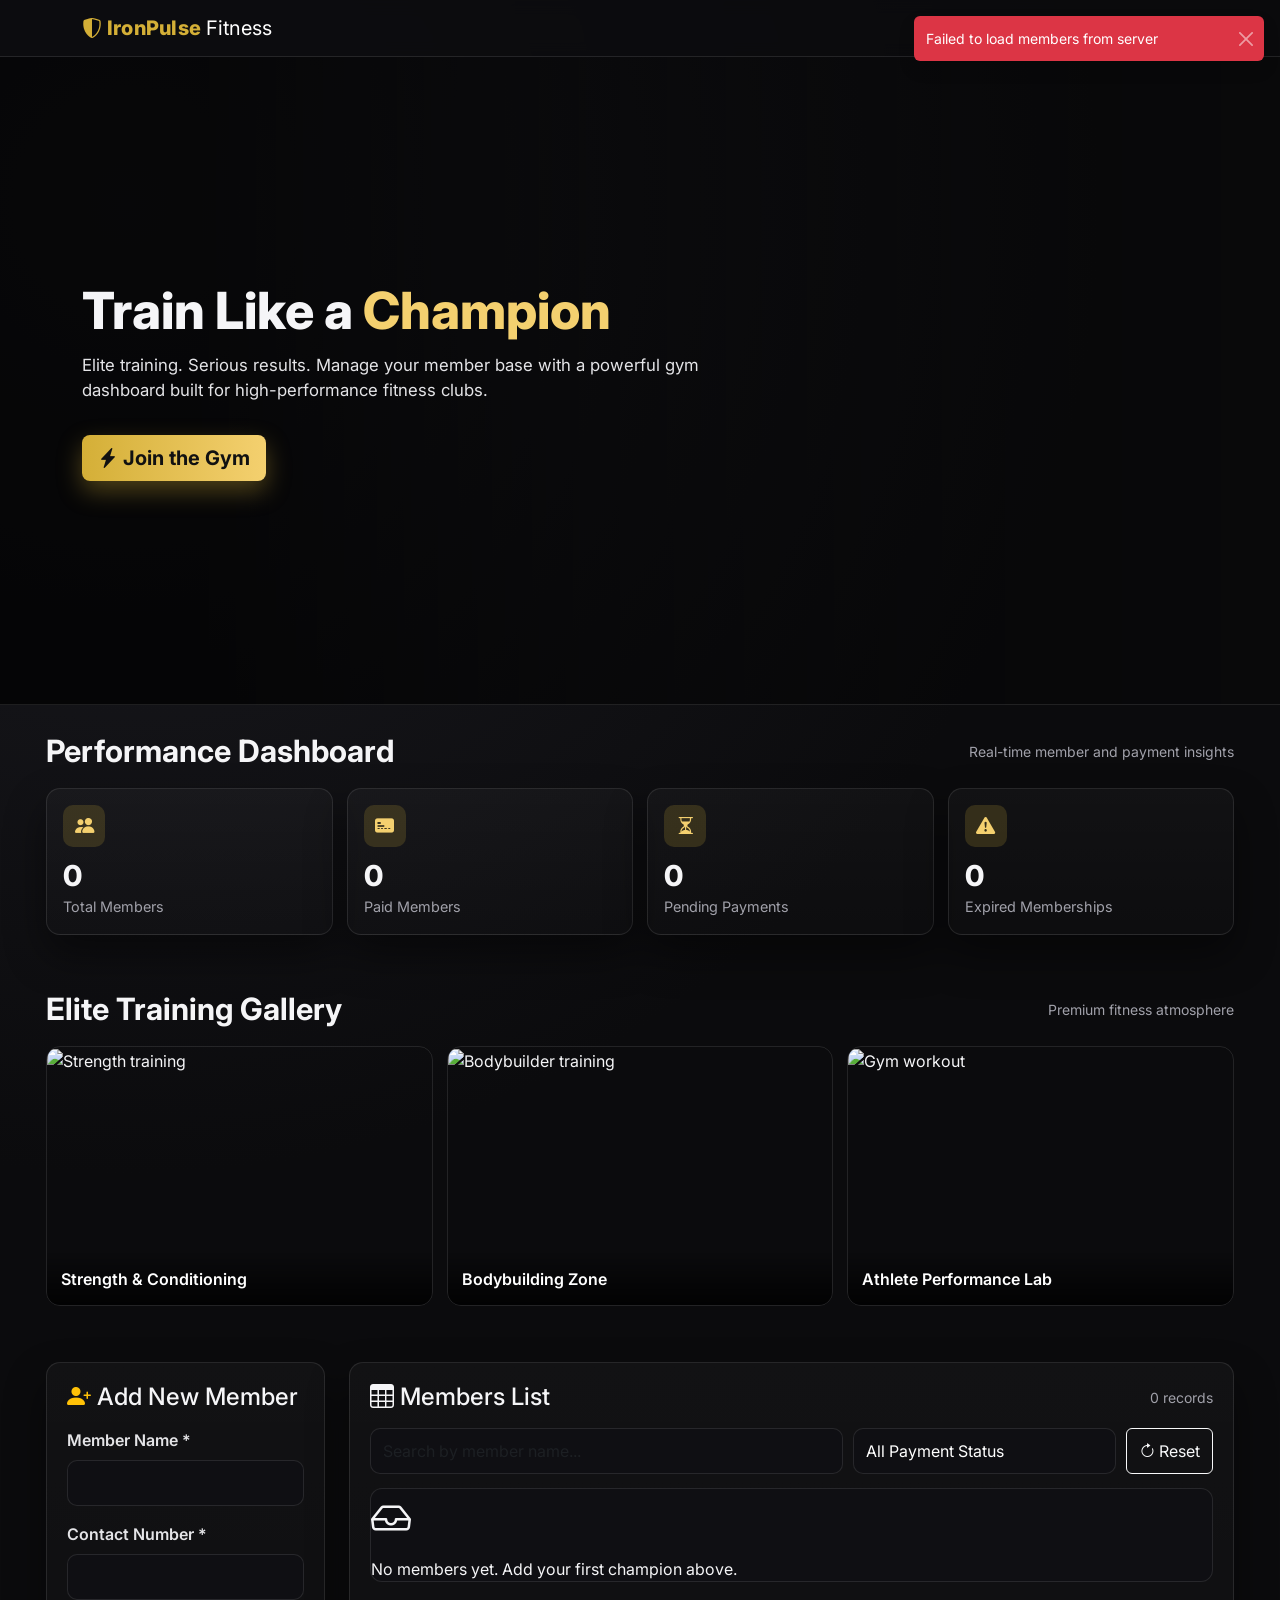
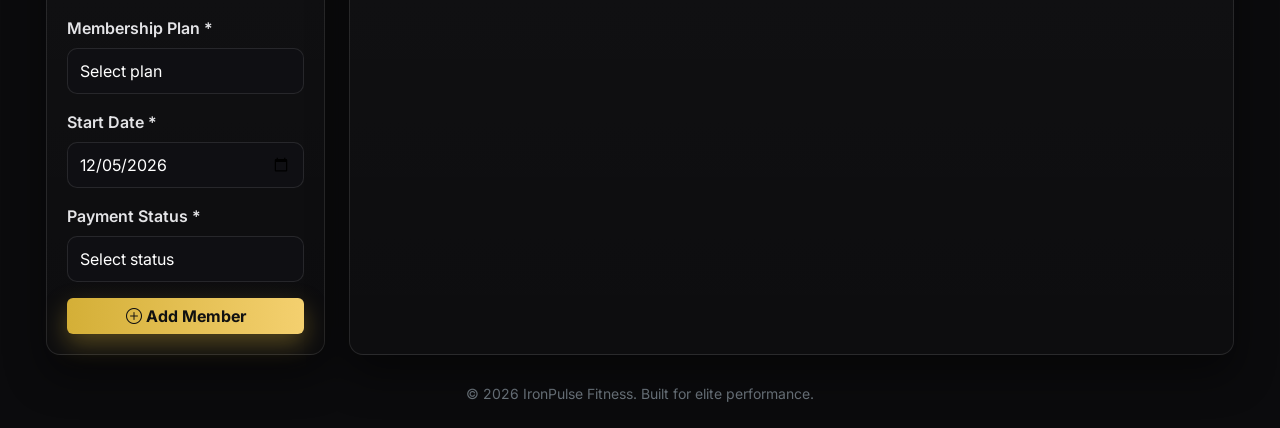
==== commit 97dc577d: "Improved Members List UI and updated color scheme" ====
--- a/src/main/resources/static/index.html
+++ b/src/main/resources/static/index.html
@@ -214,65 +214,120 @@
 
         .toolbar {
             display: grid;
-            grid-template-columns: 1.3fr 1fr auto;
+            grid-template-columns: 1.8fr 1fr auto;
             gap: 10px;
             margin-bottom: 14px;
         }
 
         .table-shell {
-            overflow-x: auto;
             border-radius: 12px;
             border: 1px solid var(--border);
             background: #0f0f13;
+            width: 100%;
+            overflow-x: auto;
+            overflow-y: hidden;
+            scrollbar-width: thin;
+            scrollbar-color: rgba(212, 175, 55, 0.45) transparent;
+        }
+
+        .table-shell::-webkit-scrollbar {
+            height: 8px;
+        }
+
+        .table-shell::-webkit-scrollbar-thumb {
+            background: rgba(212, 175, 55, 0.45);
+            border-radius: 999px;
         }
 
         .table-modern {
             margin: 0;
             color: #f4f4f5;
+            width: max-content;
+            min-width: 100%;
+            table-layout: auto;
+            border-collapse: collapse;
+            font-variant-numeric: tabular-nums;
         }
 
         .table-modern thead th {
             background: #16161d;
             color: var(--gold-2);
             border-bottom: 1px solid var(--border);
-            padding: 14px 12px;
+            padding: 14px 16px;
             font-weight: 700;
             white-space: nowrap;
+            font-size: 0.85rem;
+            text-align: left;
+            letter-spacing: 0.25px;
+            overflow: visible;
+            text-overflow: clip;
         }
 
         .table-modern tbody td {
             border-bottom: 1px solid rgba(255, 255, 255, 0.06);
-            padding: 12px;
+            padding: 14px 16px;
             vertical-align: middle;
-        }
-
-        .table-modern tbody tr:hover {
-            background: rgba(212, 175, 55, 0.08);
-        }
-
-        .member-name { font-weight: 600; }
+            font-size: 0.92rem;
+            line-height: 1.35;
+            white-space: nowrap;
+            overflow: visible;
+            text-overflow: clip;
+        }
+
+        /* Keep readable alignment while allowing content-driven widths */
+        .table-modern th:nth-child(1), .table-modern td:nth-child(1) { text-align: center; min-width: 56px; }
+        .table-modern th:nth-child(2), .table-modern td:nth-child(2) { min-width: 180px; }
+        .table-modern th:nth-child(3), .table-modern td:nth-child(3) { min-width: 150px; }
+        .table-modern th:nth-child(4), .table-modern td:nth-child(4) { min-width: 125px; }
+        .table-modern th:nth-child(5), .table-modern td:nth-child(5) { min-width: 124px; }
+        .table-modern th:nth-child(6), .table-modern td:nth-child(6) { min-width: 124px; }
+        .table-modern th:nth-child(7), .table-modern td:nth-child(7) { text-align: center; min-width: 110px; }
+        .table-modern th:nth-child(8), .table-modern td:nth-child(8) { text-align: center; min-width: 110px; }
+        .table-modern th:nth-child(9), .table-modern td:nth-child(9) { text-align: center; min-width: 92px; }
+
+        .member-name {
+            font-weight: 600;
+            letter-spacing: 0.1px;
+            white-space: nowrap;
+        }
 
         .badge-pill {
             border-radius: 999px;
-            font-size: 0.78rem;
-            padding: 6px 10px;
+            font-size: 0.75rem;
+            padding: 6px 12px;
             font-weight: 700;
-        }
-
-        .badge-paid { background: rgba(34, 197, 94, 0.2); color: #86efac; }
-        .badge-pending { background: rgba(245, 158, 11, 0.22); color: #fcd34d; }
-        .badge-expired { background: rgba(239, 68, 68, 0.2); color: #fca5a5; }
-        .badge-active { background: rgba(59, 130, 246, 0.2); color: #93c5fd; }
-
-        .row-expired { background: rgba(239, 68, 68, 0.08) !important; }
-
-        .empty-state {
-            text-align: center;
-            color: var(--muted);
-            padding: 30px 16px;
-        }
-
-        .fade-in { animation: fadeUp 0.5s ease both; }
+            border: 1px solid transparent;
+            display: inline-flex;
+            align-items: center;
+            justify-content: center;
+            min-width: 82px;
+            white-space: nowrap;
+            box-shadow: inset 0 1px 0 rgba(255, 255, 255, 0.08);
+        }
+
+        .badge-active {
+            background: rgba(37, 99, 235, 0.28);
+            color: #dbeafe;
+            border-color: rgba(59, 130, 246, 0.7);
+        }
+
+        .badge-expired {
+            background: rgba(220, 38, 38, 0.28);
+            color: #fee2e2;
+            border-color: rgba(248, 113, 113, 0.75);
+        }
+
+        .badge-paid {
+            background: rgba(22, 163, 74, 0.3);
+            color: #dcfce7;
+            border-color: rgba(74, 222, 128, 0.75);
+        }
+
+        .badge-pending {
+            background: rgba(217, 119, 6, 0.3);
+            color: #ffedd5;
+            border-color: rgba(251, 146, 60, 0.78);
+        }
 
         @keyframes fadeUp {
             from { opacity: 0; transform: translateY(10px); }
@@ -283,11 +338,25 @@
             .stat-grid { grid-template-columns: repeat(2, 1fr); }
             .gallery-grid { grid-template-columns: 1fr 1fr; }
             .toolbar { grid-template-columns: 1fr; }
+
+            .table-modern {
+                min-width: 940px;
+            }
         }
 
         @media (max-width: 576px) {
             .stat-grid { grid-template-columns: 1fr; }
             .gallery-grid { grid-template-columns: 1fr; }
+
+            .table-modern {
+                min-width: 900px;
+            }
+
+            .table-modern thead th,
+            .table-modern tbody td {
+                padding: 10px 11px;
+                font-size: 0.83rem;
+            }
         }
     </style>
 </head>
@@ -370,7 +439,7 @@
 
 <div class="section-wrap" id="members">
     <div class="row g-4">
-        <div class="col-lg-4">
+        <div class="col-lg-3">
             <div class="glass-card form-panel h-100">
                 <h4 class="mb-3"><i class="bi bi-person-plus-fill text-warning"></i> Add New Member</h4>
                 <form id="memberForm">
@@ -408,7 +477,7 @@
             </div>
         </div>
 
-        <div class="col-lg-8">
+        <div class="col-lg-9">
             <div class="glass-card table-panel h-100">
                 <div class="headline mb-3">
                     <h4 class="m-0"><i class="bi bi-table"></i> Members List</h4>
@@ -622,7 +691,7 @@
                 <td>${statusBadge}</td>
                 <td><span class="badge-pill ${paymentClass}">${escapeHtml(member.paymentStatus || '-')}</span></td>
                 <td>
-                    <button class="btn btn-sm btn-outline-danger" onclick="deleteMember(${member.id})">
+                    <button class="btn btn-action-delete" onclick="deleteMember(${member.id})" title="Delete Member" aria-label="Delete member">
                         <i class="bi bi-trash"></i>
                     </button>
                 </td>
@@ -681,3 +750,5 @@
 </body>
 </html>
 
+
+
